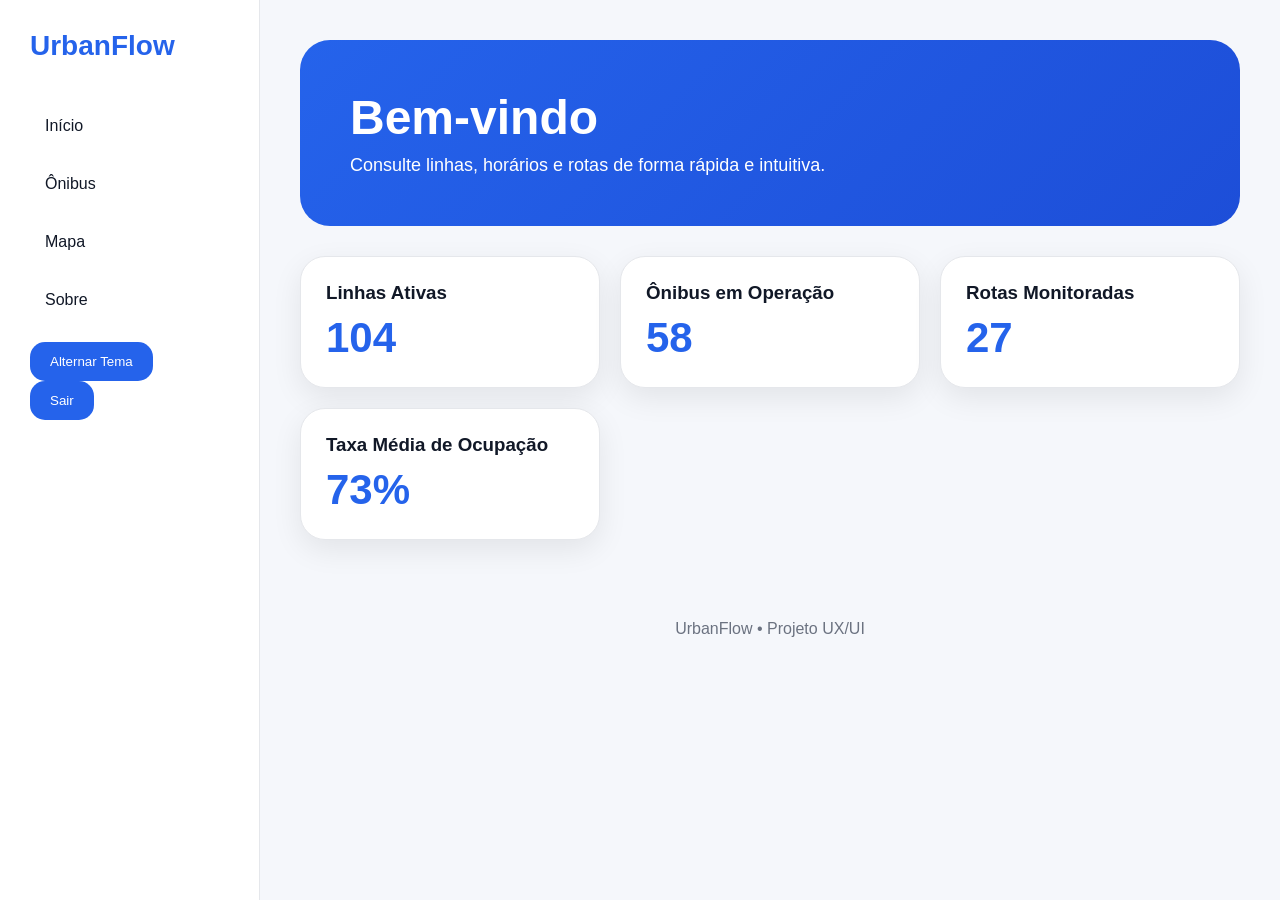
==== index.html @ 2a50047c "Create index.html" ====
<!DOCTYPE html>
<html lang="pt-BR">

<head>

<meta charset="UTF-8">

<meta
name="viewport"
content="width=device-width, initial-scale=1.0">

<title>UrbanFlow</title>

<meta
name="description"
content="Sistema de mobilidade urbana inteligente.">

<link
rel="stylesheet"
href="css/style.css">

</head>

<body>

<div class="layout">

    <aside class="sidebar">

        <div class="logo">

            UrbanFlow

        </div>

        <nav class="nav-links">

            <a href="index.html">

                Início

            </a>

            <a href="onibus.html">

                Ônibus

            </a>

            <a href="mapa.html">

                Mapa

            </a>

            <a href="sobre.html">

                Sobre

            </a>

        </nav>

        <br>

        <button
        id="themeToggle"
        class="button">

            Alternar Tema

        </button>

        <br>

        <button
        id="logoutBtn"
        class="button">

            Sair

        </button>

    </aside>

    <main class="content">

        <section class="hero">

            <h1 id="welcomeUser">

                Bem-vindo

            </h1>

            <p>

                Consulte linhas,
                horários e rotas
                de forma rápida
                e intuitiva.

            </p>

        </section>

        <section class="bento-grid">

            <div class="card">

                <h3>

                    Linhas Ativas

                </h3>

                <div class="big-number">

                    104

                </div>

            </div>

            <div class="card">

                <h3>

                    Ônibus em Operação

                </h3>

                <div class="big-number">

                    58

                </div>

            </div>

            <div class="card">

                <h3>

                    Rotas Monitoradas

                </h3>

                <div class="big-number">

                    27

                </div>

            </div>

            <div class="card">

                <h3>

                    Taxa Média de Ocupação

                </h3>

                <div class="big-number">

                    73%

                </div>

            </div>

        </section>

        <div class="footer">

            UrbanFlow • Projeto UX/UI

        </div>

    </main>

</div>

<script src="js/app.js"></script>

<script src="js/theme.js"></script>

</body>

</html>
---- css/style.css ----
/* =========================
   URBANFLOW V3
   ========================= */

:root{

    --bg:#f5f7fb;
    --surface:#ffffff;
    --surface-2:#eef3ff;

    --primary:#2563eb;
    --primary-dark:#1d4ed8;

    --text:#111827;
    --text-light:#6b7280;

    --success:#16a34a;
    --warning:#eab308;
    --danger:#dc2626;

    --border:#e5e7eb;

    --radius:20px;

    --shadow:
    0 10px 30px rgba(0,0,0,.08);

    --transition:.25s;
}

body.dark{

    --bg:#0f172a;
    --surface:#111827;
    --surface-2:#1f2937;

    --text:#f8fafc;
    --text-light:#cbd5e1;

    --border:#334155;
}

*{

    margin:0;
    padding:0;
    box-sizing:border-box;

    font-family:
    Inter,
    Arial,
    sans-serif;
}

html{

    scroll-behavior:smooth;
}

body{

    background:var(--bg);
    color:var(--text);

    transition:
    background .3s,
    color .3s;
}

a{

    text-decoration:none;
    color:inherit;
}

/* =========================
   LOGIN
   ========================= */

.login-body{

    min-height:100vh;

    display:flex;

    align-items:center;
    justify-content:center;

    background:
    linear-gradient(
    135deg,
    #1d4ed8,
    #2563eb);
}

.login-card{

    width:420px;

    background:white;

    padding:40px;

    border-radius:32px;

    box-shadow:var(--shadow);
}

.login-card h1{

    font-size:42px;

    margin-bottom:10px;
}

.login-card p{

    color:#666;

    margin-bottom:25px;
}

.login-card input{

    width:100%;

    padding:15px;

    border-radius:15px;

    border:1px solid #ddd;

    margin-bottom:15px;
}

.login-card button{

    width:100%;

    border:none;

    background:#2563eb;

    color:white;

    padding:15px;

    border-radius:15px;

    cursor:pointer;

    font-weight:600;

    transition:var(--transition);
}

.login-card button:hover{

    background:#1d4ed8;
}

/* =========================
   LAYOUT
   ========================= */

.layout{

    min-height:100vh;

    display:flex;
}

/* =========================
   SIDEBAR
   ========================= */

.sidebar{

    width:260px;

    background:var(--surface);

    border-right:
    1px solid var(--border);

    padding:30px;

    height:100vh;

    position:sticky;

    top:0;
}

.logo{

    font-size:28px;

    font-weight:700;

    color:var(--primary);

    margin-bottom:40px;
}

.nav-links{

    display:flex;

    flex-direction:column;

    gap:10px;
}

.nav-links a{

    padding:15px;

    border-radius:15px;

    transition:var(--transition);
}

.nav-links a:hover{

    background:var(--surface-2);
}

/* =========================
   CONTENT
   ========================= */

.content{

    flex:1;

    padding:40px;
}

/* =========================
   HERO
   ========================= */

.hero{

    background:
    linear-gradient(
    135deg,
    #2563eb,
    #1d4ed8);

    color:white;

    padding:50px;

    border-radius:30px;

    margin-bottom:30px;

    overflow:hidden;
}

.hero h1{

    font-size:48px;

    margin-bottom:10px;
}

.hero p{

    font-size:18px;

    max-width:700px;
}

/* =========================
   BENTO GRID
   ========================= */

.bento-grid{

    display:grid;

    grid-template-columns:
    repeat(auto-fit,minmax(250px,1fr));

    gap:20px;
}

.card{

    background:var(--surface);

    padding:25px;

    border-radius:25px;

    border:
    1px solid var(--border);

    box-shadow:var(--shadow);

    transition:var(--transition);
}

.card:hover{

    transform:
    translateY(-5px);
}

.card h3{

    margin-bottom:10px;
}

.big-number{

    font-size:42px;

    font-weight:700;

    color:var(--primary);
}

/* =========================
   SEARCH
   ========================= */

.search-box{

    margin:25px 0;
}

.search-box input{

    width:100%;

    padding:15px;

    border-radius:15px;

    border:
    1px solid var(--border);

    background:var(--surface);
}

/* =========================
   BUS CARDS
   ========================= */

.bus-card{

    background:var(--surface);

    border:
    1px solid var(--border);

    border-radius:20px;

    padding:25px;

    margin-bottom:15px;

    display:flex;

    justify-content:space-between;

    align-items:center;

    box-shadow:var(--shadow);
}

/* =========================
   STATUS
   ========================= */

.status{

    display:inline-block;

    padding:8px 15px;

    border-radius:999px;

    font-size:14px;

    font-weight:600;
}

.status-success{

    background:#dcfce7;
    color:#166534;
}

.status-warning{

    background:#fef9c3;
    color:#854d0e;
}

.status-danger{

    background:#fee2e2;
    color:#991b1b;
}

/* =========================
   BUTTONS
   ========================= */

.button{

    background:var(--primary);

    color:white;

    padding:12px 20px;

    border:none;

    border-radius:15px;

    cursor:pointer;

    transition:var(--transition);
}

.button:hover{

    background:var(--primary-dark);
}

/* =========================
   LEAFLET MAP
   ========================= */

#map{

    height:700px;

    border-radius:30px;

    overflow:hidden;

    box-shadow:var(--shadow);

    margin-top:25px;
}

/* =========================
   FOOTER
   ========================= */

.footer{

    margin-top:60px;

    text-align:center;

    color:var(--text-light);

    padding:20px;
}

/* =========================
   MOBILE
   ========================= */

@media(max-width:900px){

    .layout{

        flex-direction:column;
    }

    .sidebar{

        width:100%;
        height:auto;

        position:relative;

        border-right:none;

        border-bottom:
        1px solid var(--border);
    }

    .content{

        padding:20px;
    }

    .hero h1{

        font-size:34px;
    }

    .login-card{

        width:90%;
    }
}
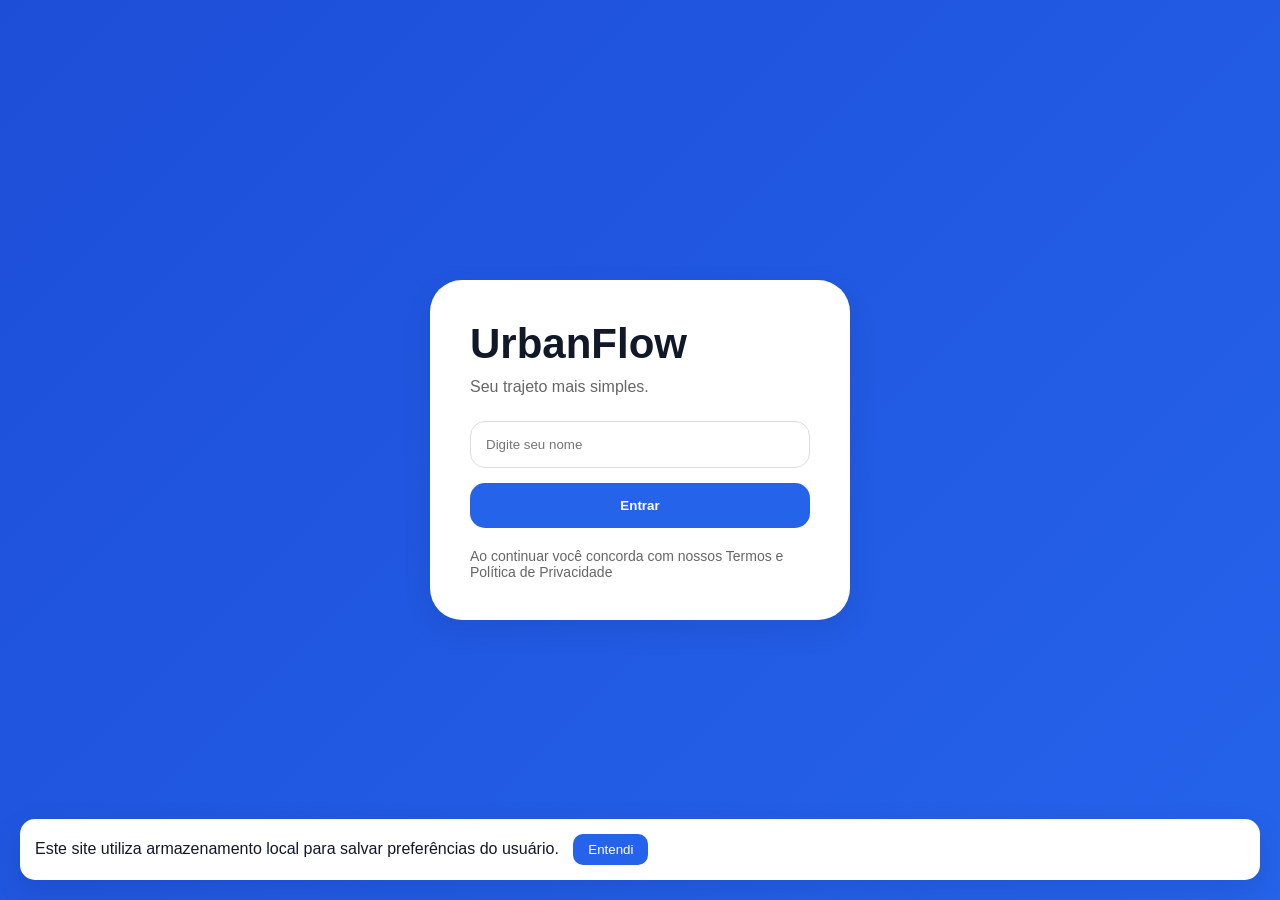
==== commit 3bd2b82d: "Update index.html" ====
--- a/index.html
+++ b/index.html
@@ -18,6 +18,10 @@
 <link
 rel="stylesheet"
 href="css/style.css">
+
+<link
+rel="manifest"
+href="manifest.json">
 
 </head>
 
--- a/css/style.css
+++ b/css/style.css
@@ -505,3 +505,26 @@
         width:90%;
     }
 }
+.bus-card h3{
+
+    margin-bottom:10px;
+}
+
+.bus-card p{
+
+    margin-bottom:5px;
+}
+
+.bus-card .button{
+
+    display:inline-block;
+}
+ul{
+
+    padding-left:20px;
+}
+
+li{
+
+    margin-bottom:10px;
+}
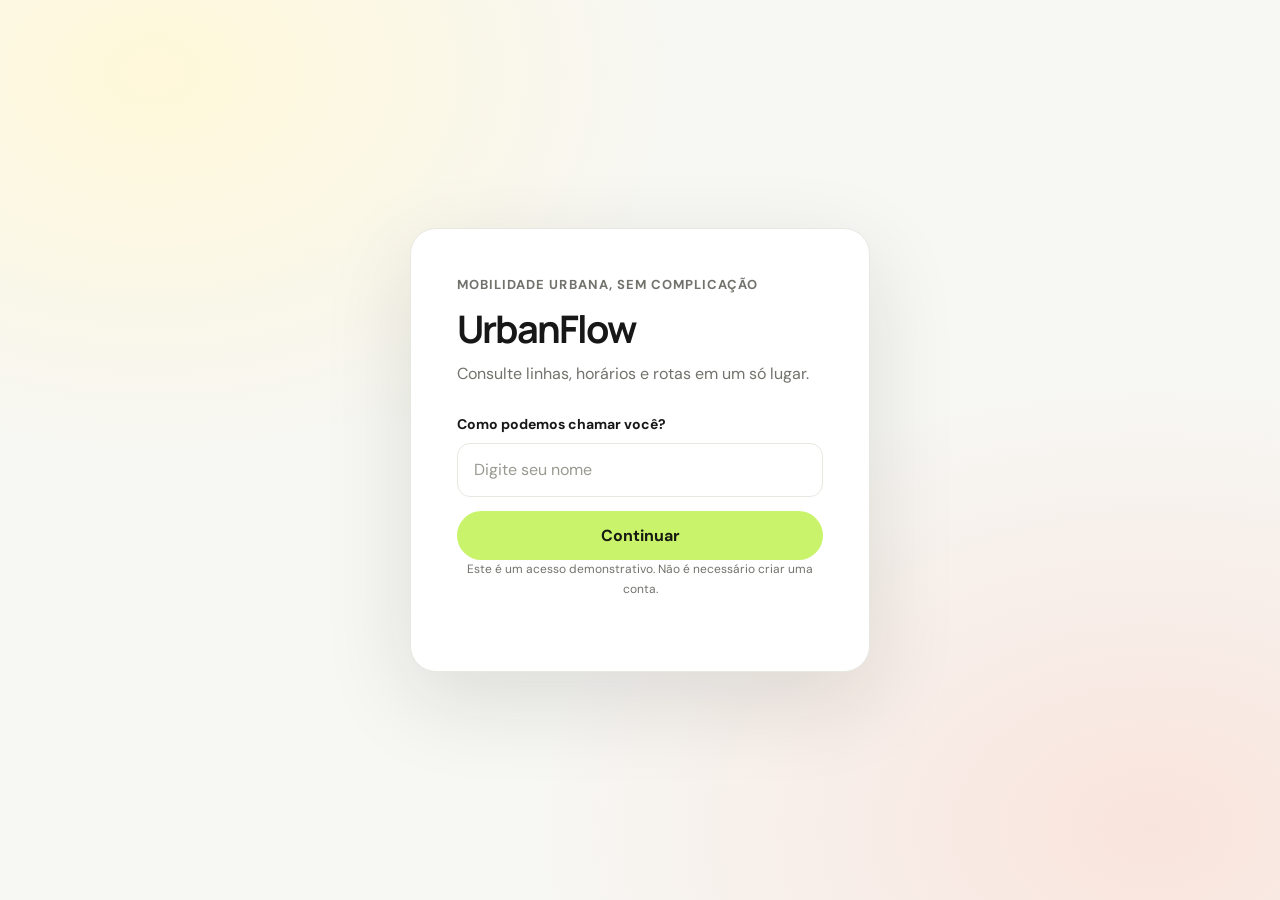
==== commit 61515660: "Update index.html" ====
--- a/index.html
+++ b/index.html
@@ -1,195 +1,85 @@
 <!DOCTYPE html>
 <html lang="pt-BR">
+<head>
+  <meta charset="UTF-8">
+  <meta name="viewport" content="width=device-width, initial-scale=1.0">
+  <meta name="description" content="Consulte linhas, horários e rotas de transporte urbano com o UrbanFlow.">
+  <title>Início | UrbanFlow</title>
+  <link rel="stylesheet" href="css/style.css">
+  <link rel="manifest" href="manifest.json">
+</head>
+<body>
+  <div class="layout">
+    <header class="sidebar">
+      <a class="logo" href="index.html" aria-label="UrbanFlow — página inicial">
+        UrbanFlow
+      </a>
 
-<head>
+      <nav class="nav-links" aria-label="Navegação principal">
+        <a href="index.html" aria-current="page">Início</a>
+        <a href="onibus.html">Ônibus</a>
+        <a href="mapa.html">Mapa</a>
+        <a href="sobre.html">Sobre</a>
+      </nav>
 
-<meta charset="UTF-8">
-
-<meta
-name="viewport"
-content="width=device-width, initial-scale=1.0">
-
-<title>UrbanFlow</title>
-
-<meta
-name="description"
-content="Sistema de mobilidade urbana inteligente.">
-
-<link
-rel="stylesheet"
-href="css/style.css">
-
-<link
-rel="manifest"
-href="manifest.json">
-
-</head>
-
-<body>
-
-<div class="layout">
-
-    <aside class="sidebar">
-
-        <div class="logo">
-
-            UrbanFlow
-
-        </div>
-
-        <nav class="nav-links">
-
-            <a href="index.html">
-
-                Início
-
-            </a>
-
-            <a href="onibus.html">
-
-                Ônibus
-
-            </a>
-
-            <a href="mapa.html">
-
-                Mapa
-
-            </a>
-
-            <a href="sobre.html">
-
-                Sobre
-
-            </a>
-
-        </nav>
-
-        <br>
-
-        <button
-        id="themeToggle"
-        class="button">
-
-            Alternar Tema
-
-        </button>
-
-        <br>
-
-        <button
-        id="logoutBtn"
-        class="button">
-
-            Sair
-
-        </button>
-
-    </aside>
+      <button id="themeToggle" class="button btn-secondary" type="button" aria-label="Alternar tema">
+        <span aria-hidden="true">◐</span>
+      </button>
+    </header>
 
     <main class="content">
+      <section class="hero">
+        <p class="eyebrow">Sua cidade em movimento</p>
+        <h1 id="welcomeUser">Planeje sua viagem urbana</h1>
+        <p>
+          Consulte linhas, horários e rotas disponíveis em uma experiência
+          rápida, clara e fácil de usar.
+        </p>
+      </section>
 
-        <section class="hero">
+      <section class="bento-grid" aria-label="Resumo da mobilidade urbana">
+        <article class="card">
+          <h3>Linhas ativas</h3>
+          <div class="big-number">104</div>
+        </article>
 
-            <h1 id="welcomeUser">
+        <article class="card">
+          <h3>Ônibus em operação</h3>
+          <div class="big-number">58</div>
+        </article>
 
-                Bem-vindo
+        <article class="card">
+          <h3>Rotas monitoradas</h3>
+          <div class="big-number">27</div>
+        </article>
 
-            </h1>
+        <article class="card">
+          <h3>Taxa média de ocupação</h3>
+          <div class="big-number">73%</div>
+        </article>
+      </section>
 
-            <p>
+      <section class="card">
+        <h2>Comece uma consulta</h2>
+        <p>Escolha uma linha para conferir o trajeto e as informações disponíveis.</p>
+        <br>
+        <a class="button" href="onibus.html">Pesquisar linhas</a>
+      </section>
 
-                Consulte linhas,
-                horários e rotas
-                de forma rápida
-                e intuitiva.
+      <footer class="footer">
+        <p>© 2026 UrbanFlow. Todos os direitos reservados.</p>
+        <nav class="footer-links" aria-label="Links institucionais">
+          <a href="privacy.html">Política de Privacidade</a>
+          <a href="terms.html">Termos de Uso</a>
+          <a href="sobre.html">Contato</a>
+        </nav>
+        <p>Desenvolvido para fins demonstrativos.</p>
+      </footer>
+    </main>
+  </div>
 
-            </p>
-
-        </section>
-
-        <section class="bento-grid">
-
-            <div class="card">
-
-                <h3>
-
-                    Linhas Ativas
-
-                </h3>
-
-                <div class="big-number">
-
-                    104
-
-                </div>
-
-            </div>
-
-            <div class="card">
-
-                <h3>
-
-                    Ônibus em Operação
-
-                </h3>
-
-                <div class="big-number">
-
-                    58
-
-                </div>
-
-            </div>
-
-            <div class="card">
-
-                <h3>
-
-                    Rotas Monitoradas
-
-                </h3>
-
-                <div class="big-number">
-
-                    27
-
-                </div>
-
-            </div>
-
-            <div class="card">
-
-                <h3>
-
-                    Taxa Média de Ocupação
-
-                </h3>
-
-                <div class="big-number">
-
-                    73%
-
-                </div>
-
-            </div>
-
-        </section>
-
-        <div class="footer">
-
-            UrbanFlow • Projeto UX/UI
-
-        </div>
-
-    </main>
-
-</div>
-
-<script src="js/app.js"></script>
-
-<script src="js/theme.js"></script>
-
+  <script src="js/app.js"></script>
+  <script src="js/theme.js"></script>
+  <script src="js/pwa.js"></script>
 </body>
-
 </html>
--- a/css/style.css
+++ b/css/style.css
@@ -1,530 +1,635 @@
-/* =========================
-   URBANFLOW V3
-   ========================= */
-
-:root{
-
-    --bg:#f5f7fb;
-    --surface:#ffffff;
-    --surface-2:#eef3ff;
-
-    --primary:#2563eb;
-    --primary-dark:#1d4ed8;
-
-    --text:#111827;
-    --text-light:#6b7280;
-
-    --success:#16a34a;
-    --warning:#eab308;
-    --danger:#dc2626;
-
-    --border:#e5e7eb;
-
-    --radius:20px;
-
-    --shadow:
-    0 10px 30px rgba(0,0,0,.08);
-
-    --transition:.25s;
-}
-
-body.dark{
-
-    --bg:#0f172a;
-    --surface:#111827;
-    --surface-2:#1f2937;
-
-    --text:#f8fafc;
-    --text-light:#cbd5e1;
-
-    --border:#334155;
-}
-
-*{
-
-    margin:0;
-    padding:0;
-    box-sizing:border-box;
-
-    font-family:
-    Inter,
-    Arial,
-    sans-serif;
-}
-
-html{
-
-    scroll-behavior:smooth;
-}
-
-body{
-
-    background:var(--bg);
-    color:var(--text);
-
-    transition:
-    background .3s,
-    color .3s;
-}
-
-a{
-
-    text-decoration:none;
-    color:inherit;
-}
-
-/* =========================
-   LOGIN
-   ========================= */
-
-.login-body{
-
-    min-height:100vh;
-
-    display:flex;
-
-    align-items:center;
-    justify-content:center;
-
-    background:
-    linear-gradient(
-    135deg,
-    #1d4ed8,
-    #2563eb);
-}
-
-.login-card{
-
-    width:420px;
-
-    background:white;
-
-    padding:40px;
-
-    border-radius:32px;
-
-    box-shadow:var(--shadow);
-}
-
-.login-card h1{
-
-    font-size:42px;
-
-    margin-bottom:10px;
-}
-
-.login-card p{
-
-    color:#666;
-
-    margin-bottom:25px;
-}
-
-.login-card input{
-
-    width:100%;
-
-    padding:15px;
-
-    border-radius:15px;
-
-    border:1px solid #ddd;
-
-    margin-bottom:15px;
-}
-
-.login-card button{
-
-    width:100%;
-
-    border:none;
-
-    background:#2563eb;
-
-    color:white;
-
-    padding:15px;
-
-    border-radius:15px;
-
-    cursor:pointer;
-
-    font-weight:600;
-
-    transition:var(--transition);
-}
-
-.login-card button:hover{
-
-    background:#1d4ed8;
-}
-
-/* =========================
-   LAYOUT
-   ========================= */
-
-.layout{
-
-    min-height:100vh;
-
-    display:flex;
-}
-
-/* =========================
-   SIDEBAR
-   ========================= */
-
-.sidebar{
-
-    width:260px;
-
-    background:var(--surface);
-
-    border-right:
-    1px solid var(--border);
-
-    padding:30px;
-
-    height:100vh;
-
-    position:sticky;
-
-    top:0;
-}
-
-.logo{
-
-    font-size:28px;
-
-    font-weight:700;
-
-    color:var(--primary);
-
-    margin-bottom:40px;
-}
-
-.nav-links{
-
-    display:flex;
-
-    flex-direction:column;
-
-    gap:10px;
-}
-
-.nav-links a{
-
-    padding:15px;
-
-    border-radius:15px;
-
-    transition:var(--transition);
-}
-
-.nav-links a:hover{
-
-    background:var(--surface-2);
-}
-
-/* =========================
-   CONTENT
-   ========================= */
-
-.content{
-
-    flex:1;
-
-    padding:40px;
-}
-
-/* =========================
-   HERO
-   ========================= */
-
-.hero{
-
-    background:
-    linear-gradient(
-    135deg,
-    #2563eb,
-    #1d4ed8);
-
-    color:white;
-
-    padding:50px;
-
-    border-radius:30px;
-
-    margin-bottom:30px;
-
-    overflow:hidden;
-}
-
-.hero h1{
-
-    font-size:48px;
-
-    margin-bottom:10px;
-}
-
-.hero p{
-
-    font-size:18px;
-
-    max-width:700px;
-}
-
-/* =========================
-   BENTO GRID
-   ========================= */
-
-.bento-grid{
-
-    display:grid;
-
-    grid-template-columns:
-    repeat(auto-fit,minmax(250px,1fr));
-
-    gap:20px;
-}
-
-.card{
-
-    background:var(--surface);
-
-    padding:25px;
-
-    border-radius:25px;
-
-    border:
-    1px solid var(--border);
-
-    box-shadow:var(--shadow);
-
-    transition:var(--transition);
-}
-
-.card:hover{
-
-    transform:
-    translateY(-5px);
-}
-
-.card h3{
-
-    margin-bottom:10px;
-}
-
-.big-number{
-
-    font-size:42px;
-
-    font-weight:700;
-
-    color:var(--primary);
-}
-
-/* =========================
-   SEARCH
-   ========================= */
-
-.search-box{
-
-    margin:25px 0;
-}
-
-.search-box input{
-
-    width:100%;
-
-    padding:15px;
-
-    border-radius:15px;
-
-    border:
-    1px solid var(--border);
-
-    background:var(--surface);
-}
-
-/* =========================
-   BUS CARDS
-   ========================= */
-
-.bus-card{
-
-    background:var(--surface);
-
-    border:
-    1px solid var(--border);
-
-    border-radius:20px;
-
-    padding:25px;
-
-    margin-bottom:15px;
-
-    display:flex;
-
-    justify-content:space-between;
-
-    align-items:center;
-
-    box-shadow:var(--shadow);
-}
-
-/* =========================
-   STATUS
-   ========================= */
-
-.status{
-
-    display:inline-block;
-
-    padding:8px 15px;
-
-    border-radius:999px;
-
-    font-size:14px;
-
-    font-weight:600;
-}
-
-.status-success{
-
-    background:#dcfce7;
-    color:#166534;
-}
-
-.status-warning{
-
-    background:#fef9c3;
-    color:#854d0e;
-}
-
-.status-danger{
-
-    background:#fee2e2;
-    color:#991b1b;
-}
-
-/* =========================
-   BUTTONS
-   ========================= */
-
-.button{
-
-    background:var(--primary);
-
-    color:white;
-
-    padding:12px 20px;
-
-    border:none;
-
-    border-radius:15px;
-
-    cursor:pointer;
-
-    transition:var(--transition);
-}
-
-.button:hover{
-
-    background:var(--primary-dark);
-}
-
-/* =========================
-   LEAFLET MAP
-   ========================= */
-
-#map{
-
-    height:700px;
-
-    border-radius:30px;
-
-    overflow:hidden;
-
-    box-shadow:var(--shadow);
-
-    margin-top:25px;
-}
-
-/* =========================
-   FOOTER
-   ========================= */
-
-.footer{
-
-    margin-top:60px;
-
-    text-align:center;
-
-    color:var(--text-light);
-
-    padding:20px;
-}
-
-/* =========================
-   MOBILE
-   ========================= */
-
-@media(max-width:900px){
-
-    .layout{
-
-        flex-direction:column;
-    }
-
-    .sidebar{
-
-        width:100%;
-        height:auto;
-
-        position:relative;
-
-        border-right:none;
-
-        border-bottom:
-        1px solid var(--border);
-    }
-
-    .content{
-
-        padding:20px;
-    }
-
-    .hero h1{
-
-        font-size:34px;
-    }
-
-    .login-card{
-
-        width:90%;
-    }
-}
-.bus-card h3{
-
-    margin-bottom:10px;
-}
-
-.bus-card p{
-
-    margin-bottom:5px;
-}
-
-.bus-card .button{
-
-    display:inline-block;
-}
-ul{
-
-    padding-left:20px;
-}
-
-li{
-
-    margin-bottom:10px;
-}
+@import url("https://fonts.googleapis.com/css2?family=DM+Sans:wght@400;500;600;700&family=Manrope:wght@400;500;600;700;800&display=swap");
+
+:root {
+  color-scheme: light;
+  --bg: #f7f7f4;
+  --surface: #ffffff;
+  --surface-soft: #f2f2ed;
+  --text: #171717;
+  --text-muted: #72726d;
+  --border: #e8e8e2;
+  --primary: #c9f36a;
+  --primary-hover: #b8e452;
+  --ink: #121212;
+  --success-bg: #e8f7e9;
+  --success-text: #246b32;
+  --warning-bg: #fff3d6;
+  --warning-text: #845b00;
+  --danger-bg: #fde8e7;
+  --danger-text: #9f2924;
+  --radius: 18px;
+  --shadow: 0 16px 48px rgba(24, 24, 18, 0.07);
+  --transition: 180ms ease;
+}
+
+body.dark {
+  color-scheme: dark;
+  --bg: #151612;
+  --surface: #20211c;
+  --surface-soft: #292a24;
+  --text: #f4f4ef;
+  --text-muted: #b0b0a7;
+  --border: #393a32;
+  --ink: #f4f4ef;
+  --success-bg: #1d3824;
+  --success-text: #a7e6b2;
+  --warning-bg: #3a3018;
+  --warning-text: #f3d37e;
+  --danger-bg: #3c2321;
+  --danger-text: #f0aaa5;
+  --shadow: 0 16px 48px rgba(0, 0, 0, 0.2);
+}
+
+* {
+  box-sizing: border-box;
+}
+
+html {
+  min-width: 320px;
+  scroll-behavior: smooth;
+}
+
+body {
+  min-height: 100vh;
+  margin: 0;
+  background: var(--bg);
+  color: var(--text);
+  font-family: "DM Sans", Arial, sans-serif;
+  line-height: 1.6;
+  transition: background var(--transition), color var(--transition);
+}
+
+button,
+input {
+  font: inherit;
+}
+
+a {
+  color: inherit;
+  text-decoration: none;
+}
+
+button,
+a,
+input {
+  -webkit-tap-highlight-color: transparent;
+}
+
+:focus-visible {
+  outline: 3px solid #799d2f;
+  outline-offset: 3px;
+}
+
+.layout {
+  display: block;
+  min-height: 100vh;
+}
+
+/* Navegação horizontal */
+.sidebar {
+  position: sticky;
+  z-index: 20;
+  top: 0;
+  display: flex;
+  width: 100%;
+  min-height: 76px;
+  align-items: center;
+  justify-content: space-between;
+  gap: 28px;
+  padding: 14px max(28px, calc((100vw - 1260px) / 2));
+  border-bottom: 1px solid var(--border);
+  background: color-mix(in srgb, var(--surface) 92%, transparent);
+  backdrop-filter: blur(16px);
+}
+
+.logo {
+  flex: 0 0 auto;
+  margin: 0;
+  color: var(--text);
+  font-family: "Manrope", sans-serif;
+  font-size: 21px;
+  font-weight: 800;
+  letter-spacing: -0.8px;
+}
+
+.logo::before {
+  display: inline-block;
+  width: 12px;
+  height: 12px;
+  margin-right: 9px;
+  border-radius: 50%;
+  background: #e77742;
+  content: "";
+}
+
+.nav-links {
+  display: flex;
+  align-items: center;
+  justify-content: center;
+  gap: 8px;
+}
+
+.nav-links a {
+  padding: 9px 13px;
+  border-radius: 999px;
+  color: var(--text-muted);
+  font-size: 14px;
+  font-weight: 600;
+  transition: background var(--transition), color var(--transition);
+}
+
+.nav-links a:hover,
+.nav-links a[aria-current="page"] {
+  background: var(--surface-soft);
+  color: var(--text);
+}
+
+/* Área principal e títulos */
+.content {
+  width: min(1120px, calc(100% - 48px));
+  margin: 0 auto;
+  padding: 58px 0 20px;
+}
+
+.hero {
+  margin: 0 0 34px;
+  padding: 0;
+  overflow: visible;
+  background: transparent;
+  color: var(--text);
+}
+
+.hero h1,
+.content h1,
+.login-card h1 {
+  margin: 0 0 12px;
+  font-family: "Manrope", sans-serif;
+  font-size: clamp(36px, 5vw, 58px);
+  font-weight: 700;
+  letter-spacing: -2.6px;
+  line-height: 1.08;
+}
+
+.hero p {
+  max-width: 660px;
+  margin: 0;
+  color: var(--text-muted);
+  font-size: 17px;
+  line-height: 1.75;
+}
+
+.content h2,
+.card h2 {
+  font-family: "Manrope", sans-serif;
+  letter-spacing: -0.7px;
+}
+
+.content h3,
+.card h3 {
+  margin-top: 0;
+}
+
+/* Cartões e indicadores */
+.bento-grid {
+  display: grid;
+  grid-template-columns: repeat(auto-fit, minmax(210px, 1fr));
+  gap: 18px;
+  margin: 28px 0;
+}
+
+.card,
+.bus-card {
+  border: 1px solid var(--border);
+  border-radius: var(--radius);
+  background: var(--surface);
+  box-shadow: var(--shadow);
+}
+
+.card {
+  padding: 25px;
+  transition: transform var(--transition), border-color var(--transition);
+}
+
+.card:hover,
+.bus-card:hover {
+  transform: translateY(-2px);
+  border-color: #d3d3ca;
+}
+
+.card h3 {
+  margin-bottom: 12px;
+  color: var(--text-muted);
+  font-size: 14px;
+  font-weight: 600;
+}
+
+.big-number,
+.big {
+  color: var(--text);
+  font-family: "Manrope", sans-serif;
+  font-size: 42px;
+  font-weight: 700;
+  letter-spacing: -1.5px;
+}
+
+/* Pesquisa e linhas */
+.search-box {
+  margin: 28px 0 20px;
+}
+
+.search-box input,
+.login-card input {
+  width: 100%;
+  min-height: 52px;
+  padding: 13px 16px;
+  border: 1px solid var(--border);
+  border-radius: 13px;
+  background: var(--surface);
+  color: var(--text);
+}
+
+.search-box input::placeholder,
+.login-card input::placeholder {
+  color: #999991;
+}
+
+.search-box input:focus,
+.login-card input:focus {
+  border-color: #9bbd50;
+  outline: 3px solid color-mix(in srgb, var(--primary) 36%, transparent);
+}
+
+.bus-card {
+  display: flex;
+  align-items: center;
+  justify-content: space-between;
+  gap: 24px;
+  margin: 14px 0;
+  padding: 22px 24px;
+  transition: transform var(--transition), border-color var(--transition);
+}
+
+.bus-card h3 {
+  margin-bottom: 5px;
+  font-size: 18px;
+}
+
+.bus-card p {
+  margin: 4px 0;
+  color: var(--text-muted);
+}
+
+.status {
+  display: inline-flex;
+  align-items: center;
+  padding: 7px 12px;
+  border-radius: 999px;
+  font-size: 13px;
+  font-weight: 700;
+}
+
+.status-success {
+  background: var(--success-bg);
+  color: var(--success-text);
+}
+
+.status-warning {
+  background: var(--warning-bg);
+  color: var(--warning-text);
+}
+
+.status-danger {
+  background: var(--danger-bg);
+  color: var(--danger-text);
+}
+
+/* Botões */
+.button,
+.login-card button,
+.btn {
+  display: inline-flex;
+  min-height: 44px;
+  align-items: center;
+  justify-content: center;
+  gap: 8px;
+  padding: 11px 18px;
+  border: 1px solid transparent;
+  border-radius: 999px;
+  background: var(--primary);
+  color: #171a11;
+  cursor: pointer;
+  font-weight: 700;
+  transition: background var(--transition), transform var(--transition);
+}
+
+.button:hover,
+.login-card button:hover,
+.btn:hover {
+  transform: translateY(-1px);
+  background: var(--primary-hover);
+}
+
+.btn-secondary {
+  border-color: var(--border);
+  background: var(--surface);
+  color: var(--text);
+}
+
+.btn-secondary:hover {
+  background: var(--surface-soft);
+}
+
+.button:disabled,
+.login-card button:disabled {
+  cursor: not-allowed;
+  opacity: 0.5;
+  transform: none;
+}
+
+/* Mapa */
+#map {
+  min-height: 460px;
+  margin-top: 26px;
+  overflow: hidden;
+  border: 1px solid var(--border);
+  border-radius: var(--radius);
+  box-shadow: var(--shadow);
+}
+
+/* Footer — usar o mesmo bloco HTML em todas as páginas */
+.footer {
+  margin-top: 72px;
+  padding: 26px 0 34px;
+  border-top: 1px solid var(--border);
+  color: var(--text-muted);
+  font-size: 13px;
+  text-align: center;
+}
+
+.footer-links {
+  display: flex;
+  flex-wrap: wrap;
+  justify-content: center;
+  gap: 18px;
+  margin-top: 10px;
+}
+
+.footer a {
+  color: var(--text);
+}
+
+.footer a:hover {
+  text-decoration: underline;
+}
+
+/* Login */
+.login-body {
+  display: grid;
+  min-height: 100vh;
+  place-items: center;
+  padding: 28px 16px;
+  background:
+    radial-gradient(ellipse at 12% 8%, #fff8d9 0, transparent 34%),
+    radial-gradient(ellipse at 90% 92%, #f9e4dc 0, transparent 38%),
+    var(--bg);
+}
+
+.login-card {
+  width: min(100%, 460px);
+  padding: clamp(28px, 6vw, 46px);
+  border: 1px solid var(--border);
+  border-radius: 26px;
+  background: var(--surface);
+  box-shadow: 0 28px 90px rgba(24, 24, 18, 0.12);
+}
+
+.login-card .eyebrow {
+  margin: 0 0 12px;
+  color: var(--text-muted);
+  font-size: 13px;
+  font-weight: 700;
+  letter-spacing: 0.08em;
+  text-transform: uppercase;
+}
+
+.login-card h1 {
+  font-size: 38px;
+  letter-spacing: -1.8px;
+}
+
+.login-card > p {
+  margin: 0 0 26px;
+  color: var(--text-muted);
+}
+
+.login-card label[for="nome"] {
+  display: block;
+  margin-bottom: 8px;
+  font-size: 14px;
+  font-weight: 700;
+}
+
+.login-card input {
+  margin-bottom: 14px;
+}
+
+.login-card form > button {
+  width: 100%;
+}
+
+.login-note {
+  margin: 18px 0 0;
+  color: var(--text-muted);
+  font-size: 12px;
+  text-align: center;
+}
+
+/* Modal de termos */
+.modal {
+  position: fixed;
+  z-index: 1000;
+  inset: 0;
+  display: none;
+  align-items: center;
+  justify-content: center;
+  padding: 18px;
+  background: rgba(15, 16, 13, 0.62);
+}
+
+.modal.is-open {
+  display: flex;
+}
+
+.modal-box {
+  display: flex;
+  width: min(100%, 720px);
+  max-height: min(88vh, 780px);
+  flex-direction: column;
+  overflow: hidden;
+  border: 1px solid var(--border);
+  border-radius: 22px;
+  background: var(--surface);
+  box-shadow: 0 30px 100px rgba(0, 0, 0, 0.25);
+}
+
+.modal-header {
+  padding: 24px 28px 18px;
+  border-bottom: 1px solid var(--border);
+}
+
+.modal-header h2 {
+  margin: 0 0 5px;
+  font-family: "Manrope", sans-serif;
+  font-size: 24px;
+  letter-spacing: -0.8px;
+}
+
+.modal-header p {
+  margin: 0;
+  color: var(--text-muted);
+  font-size: 14px;
+}
+
+.terms-scroll {
+  overflow-y: auto;
+  padding: 20px 28px;
+  color: var(--text-muted);
+  font-size: 14px;
+}
+
+.terms-scroll h3 {
+  margin: 20px 0 6px;
+  color: var(--text);
+  font-size: 15px;
+}
+
+.terms-scroll h3:first-child {
+  margin-top: 0;
+}
+
+.terms-scroll p,
+.terms-scroll ul {
+  margin: 0 0 12px;
+}
+
+.terms-scroll ul {
+  padding-left: 22px;
+}
+
+.terms-check {
+  display: flex;
+  align-items: flex-start;
+  gap: 11px;
+  padding: 17px 28px;
+  border-top: 1px solid var(--border);
+  color: var(--text);
+  font-size: 14px;
+}
+
+.terms-check input {
+  width: 18px;
+  height: 18px;
+  flex: 0 0 auto;
+  margin: 2px 0 0;
+  accent-color: #7d9e36;
+}
+
+.modal-actions {
+  display: flex;
+  justify-content: flex-end;
+  gap: 10px;
+  padding: 0 28px 24px;
+}
+
+.modal-actions button {
+  min-width: 130px;
+}
+
+/* Páginas de termos, privacidade e erro */
+.prose {
+  max-width: 820px;
+}
+
+.prose .card {
+  margin-bottom: 16px;
+}
+
+.prose p,
+.prose li {
+  color: var(--text-muted);
+}
+
+ul {
+  padding-left: 22px;
+}
+
+li {
+  margin-bottom: 8px;
+}
+
+/* Responsividade */
+@media (max-width: 760px) {
+  .sidebar {
+    position: relative;
+    flex-wrap: wrap;
+    justify-content: center;
+    gap: 8px 18px;
+    padding: 13px 16px;
+  }
+
+  .logo {
+    width: 100%;
+    text-align: center;
+  }
+
+  .nav-links {
+    flex-wrap: wrap;
+    gap: 2px;
+  }
+
+  .nav-links a {
+    padding: 8px 10px;
+    font-size: 13px;
+  }
+
+  .content {
+    width: min(100% - 32px, 1120px);
+    padding-top: 38px;
+  }
+
+  .hero h1,
+  .content h1 {
+    font-size: clamp(34px, 10vw, 48px);
+    letter-spacing: -1.8px;
+  }
+
+  .bus-card {
+    align-items: flex-start;
+    flex-direction: column;
+  }
+
+  .bus-card > div:last-child {
+    width: 100%;
+  }
+
+  #map {
+    min-height: 380px;
+  }
+
+  .modal-actions {
+    flex-direction: column-reverse;
+  }
+
+  .modal-actions button {
+    width: 100%;
+  }
+}
+
+@media (prefers-reduced-motion: reduce) {
+  *,
+  *::before,
+  *::after {
+    scroll-behavior: auto !important;
+    transition-duration: 0.01ms !important;
+  }
+}
